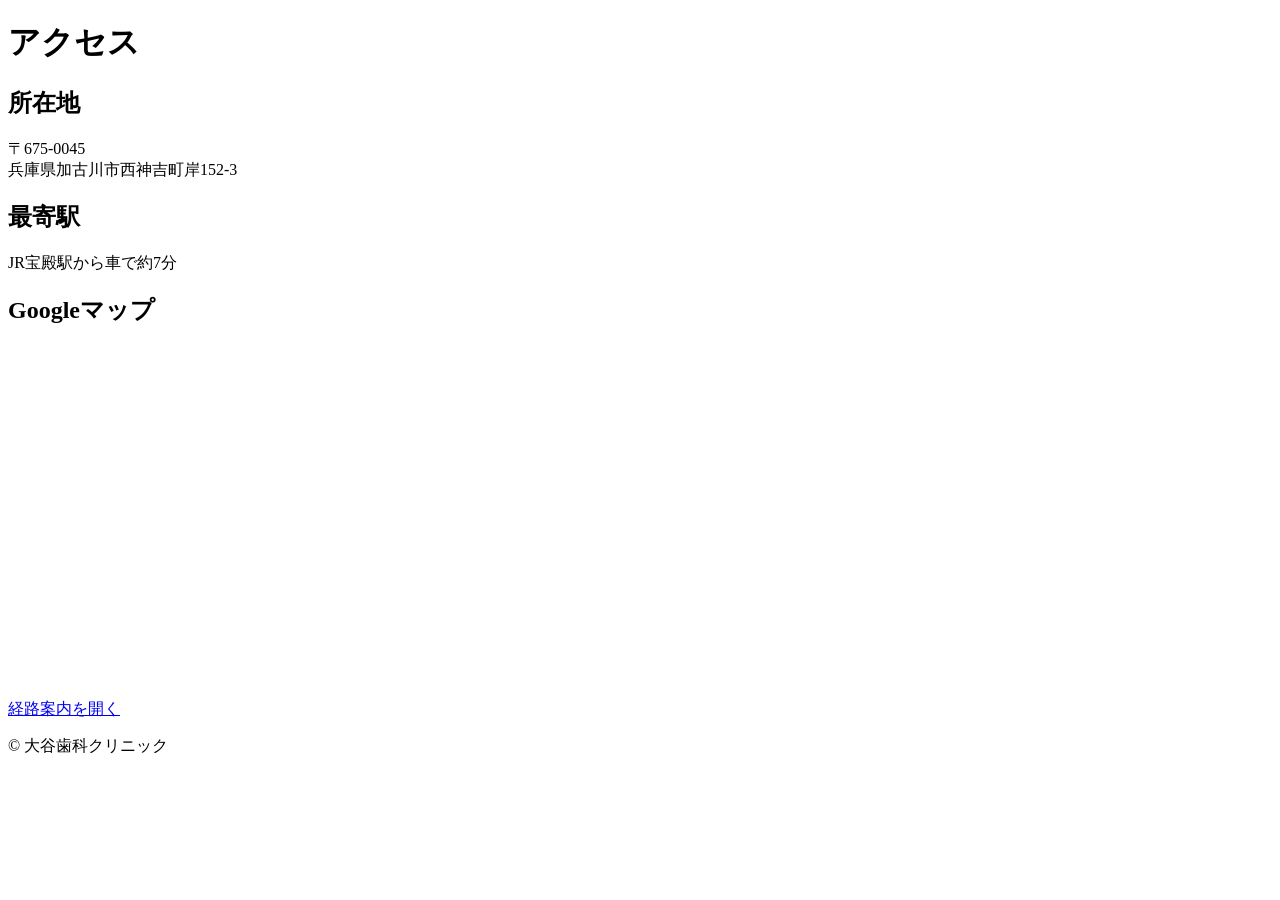
==== access.html @ 84fcdb18 "Rename access.html.md to access.html" ====
<!DOCTYPE html>  
<html lang="ja">  
<head>  
    <meta charset="UTF-8">  
    <title>アクセス｜大谷歯科クリニック</title>  
    <meta name="viewport" content="width=device-width, initial-scale=1">  
    <link rel="stylesheet" href="css/style.css">  
</head>  
  
<body>  
  
<header class="header">  
    <h1>アクセス</h1>  
</header>  
  
<section class="features">  
    <h2>所在地</h2>  
    <p>〒675-0045<br>兵庫県加古川市西神吉町岸152-3</p>  
  
    <h2>最寄駅</h2>  
    <p>JR宝殿駅から車で約7分</p>  
  
    <h2>Googleマップ</h2>  
    <div style="border-radius:20px; overflow:hidden;">  
        <iframe src="https://www.google.com/maps/embed?pb=..."  
            width="100%" height="350" style="border:0;" allowfullscreen loading="lazy"></iframe>  
    </div>  
  
    <a class="btn" href="https://www.google.com/maps/dir/?api=1&destination=兵庫県加古川市西神吉町岸152-3">  
        経路案内を開く  
    </a>  
</section>  
  
<footer class="footer">  
    <p>© 大谷歯科クリニック</p>  
</footer>  
  
</body>  
</html>
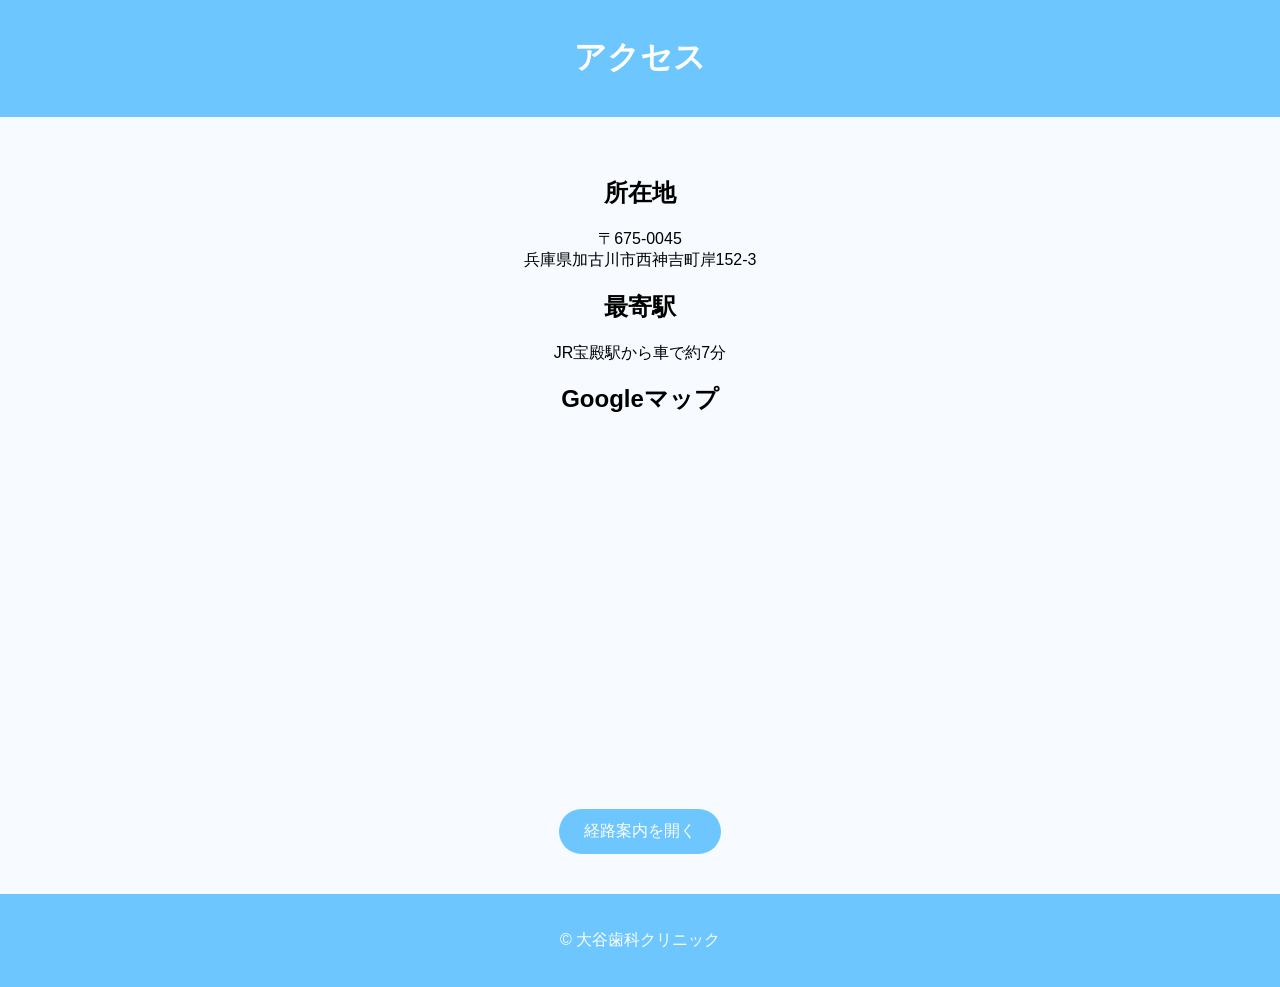
==== commit 55ea0233: "Fix stylesheet link in access.html" ====
--- a/access.html
+++ b/access.html
@@ -5,7 +5,7 @@
     <meta charset="UTF-8">  
     <title>アクセス｜大谷歯科クリニック</title>  
     <meta name="viewport" content="width=device-width, initial-scale=1">  
-    <link rel="stylesheet" href="css/style.css">  
+    <link rel="stylesheet" href="style.css">  
 </head>  
   
 <body>  
--- a/style.css
+++ b/style.css
@@ -0,0 +1,63 @@
+body {  
+    margin: 0;  
+    font-family: "Hiragino Sans", sans-serif;  
+    background: #F7FBFF;  
+}  
+  
+/* Header */  
+.header {  
+    background: #6EC6FF;  
+    padding: 15px;  
+    text-align: center;  
+    color: #fff;  
+}  
+.header nav a {  
+    margin: 0 10px;  
+    color: #fff;  
+    text-decoration: none;  
+}  
+  
+/* Hero */  
+.hero {  
+    text-align: center;  
+    padding: 60px 20px;  
+    background: #E8F6FF;  
+}  
+.hero h2 {  
+    font-size: 28px;  
+    color: #4A90E2;  
+}  
+.btn {  
+    display: inline-block;  
+    padding: 12px 25px;  
+    background: #6EC6FF;  
+    color: #fff;  
+    border-radius: 25px;  
+    text-decoration: none;  
+    margin-top: 20px;  
+}  
+  
+/* Features */  
+.features {  
+    text-align: center;  
+    padding: 40px 20px;  
+}  
+.feature-box {  
+    background: #fff;  
+    margin: 20px auto;  
+    padding: 20px;  
+    border-radius: 20px;  
+    max-width: 500px;  
+    box-shadow: 0 3px 10px rgba(0,0,0,0.05);  
+}  
+.feature-box img {  
+    width: 80px;  
+}  
+  
+/* Footer */  
+.footer {  
+    text-align: center;  
+    padding: 20px;  
+    background: #6EC6FF;  
+    color: #fff;  
+}  
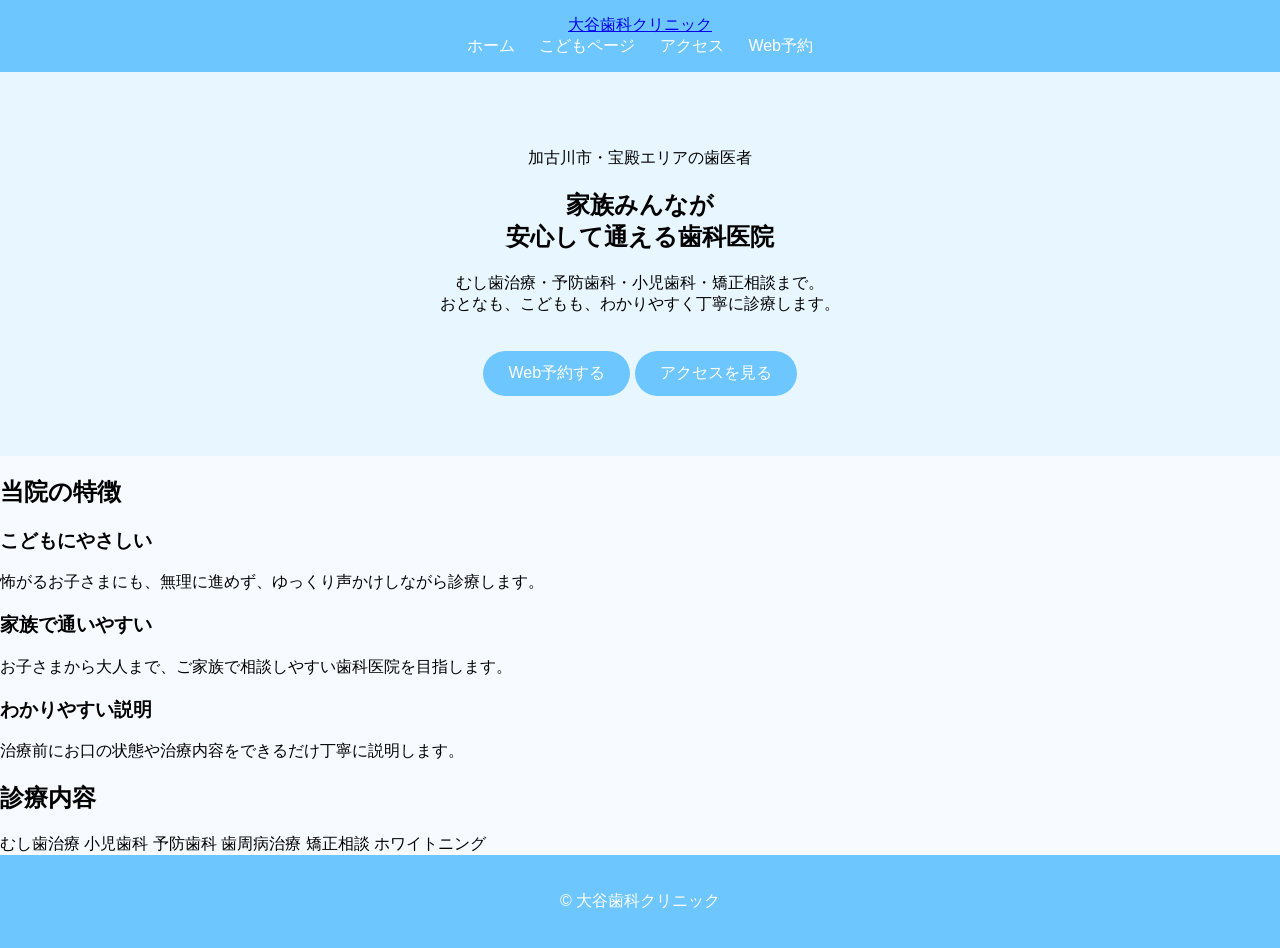
==== commit e361c7fa: "Update access.html" ====
--- a/access.html
+++ b/access.html
@@ -1,41 +1,70 @@
+<!DOCTYPE html>
+<html lang="ja">
+<head>
+  <meta charset="UTF-8">
+  <title>大谷歯科クリニック｜加古川市・宝殿の歯医者</title>
+  <meta name="viewport" content="width=device-width, initial-scale=1">
+  <link rel="stylesheet" href="style.css">
+</head>
+<body>
+
+<header class="header">
+  <a href="index.html" class="logo">大谷歯科クリニック</a>
+  <nav>
+    <a href="index.html">ホーム</a>
+    <a href="kids.html">こどもページ</a>
+    <a href="access.html">アクセス</a>
+    <a class="reserve" href="https://forms.gle/xxxx">Web予約</a>
+  </nav>
+</header>
+
+<section class="hero">
+  <div>
+    <p class="tag">加古川市・宝殿エリアの歯医者</p>
+    <h1>家族みんなが<br>安心して通える歯科医院</h1>
+    <p class="lead">
+      むし歯治療・予防歯科・小児歯科・矯正相談まで。<br>
+      おとなも、こどもも、わかりやすく丁寧に診療します。
+    </p>
+    <a class="btn" href="https://forms.gle/xxxx">Web予約する</a>
+    <a class="btn sub" href="access.html">アクセスを見る</a>
+  </div>
+</section>
+
+<section class="section">
+  <h2>当院の特徴</h2>
+  <div class="cards">
+    <div class="card">
+      <h3>こどもにやさしい</h3>
+      <p>怖がるお子さまにも、無理に進めず、ゆっくり声かけしながら診療します。</p>
+    </div>
+    <div class="card">
+      <h3>家族で通いやすい</h3>
+      <p>お子さまから大人まで、ご家族で相談しやすい歯科医院を目指します。</p>
+    </div>
+    <div class="card">
+      <h3>わかりやすい説明</h3>
+      <p>治療前にお口の状態や治療内容をできるだけ丁寧に説明します。</p>
+    </div>
+  </div>
+</section>
+
+<section class="section blue">
+  <h2>診療内容</h2>
+  <div class="menu">
+    <span>むし歯治療</span>
+    <span>小児歯科</span>
+    <span>予防歯科</span>
+    <span>歯周病治療</span>
+    <span>矯正相談</span>
+    <span>ホワイトニング</span>
+  </div>
+</section>
+
+<footer class="footer">
+  <p>© 大谷歯科クリニック</p>
+</footer>
+
+</body>
+</html>
   
-<!DOCTYPE html>  
-<html lang="ja">  
-<head>  
-    <meta charset="UTF-8">  
-    <title>アクセス｜大谷歯科クリニック</title>  
-    <meta name="viewport" content="width=device-width, initial-scale=1">  
-    <link rel="stylesheet" href="style.css">  
-</head>  
-  
-<body>  
-  
-<header class="header">  
-    <h1>アクセス</h1>  
-</header>  
-  
-<section class="features">  
-    <h2>所在地</h2>  
-    <p>〒675-0045<br>兵庫県加古川市西神吉町岸152-3</p>  
-  
-    <h2>最寄駅</h2>  
-    <p>JR宝殿駅から車で約7分</p>  
-  
-    <h2>Googleマップ</h2>  
-    <div style="border-radius:20px; overflow:hidden;">  
-        <iframe src="https://www.google.com/maps/embed?pb=..."  
-            width="100%" height="350" style="border:0;" allowfullscreen loading="lazy"></iframe>  
-    </div>  
-  
-    <a class="btn" href="https://www.google.com/maps/dir/?api=1&destination=兵庫県加古川市西神吉町岸152-3">  
-        経路案内を開く  
-    </a>  
-</section>  
-  
-<footer class="footer">  
-    <p>© 大谷歯科クリニック</p>  
-</footer>  
-  
-</body>  
-</html>  
-  
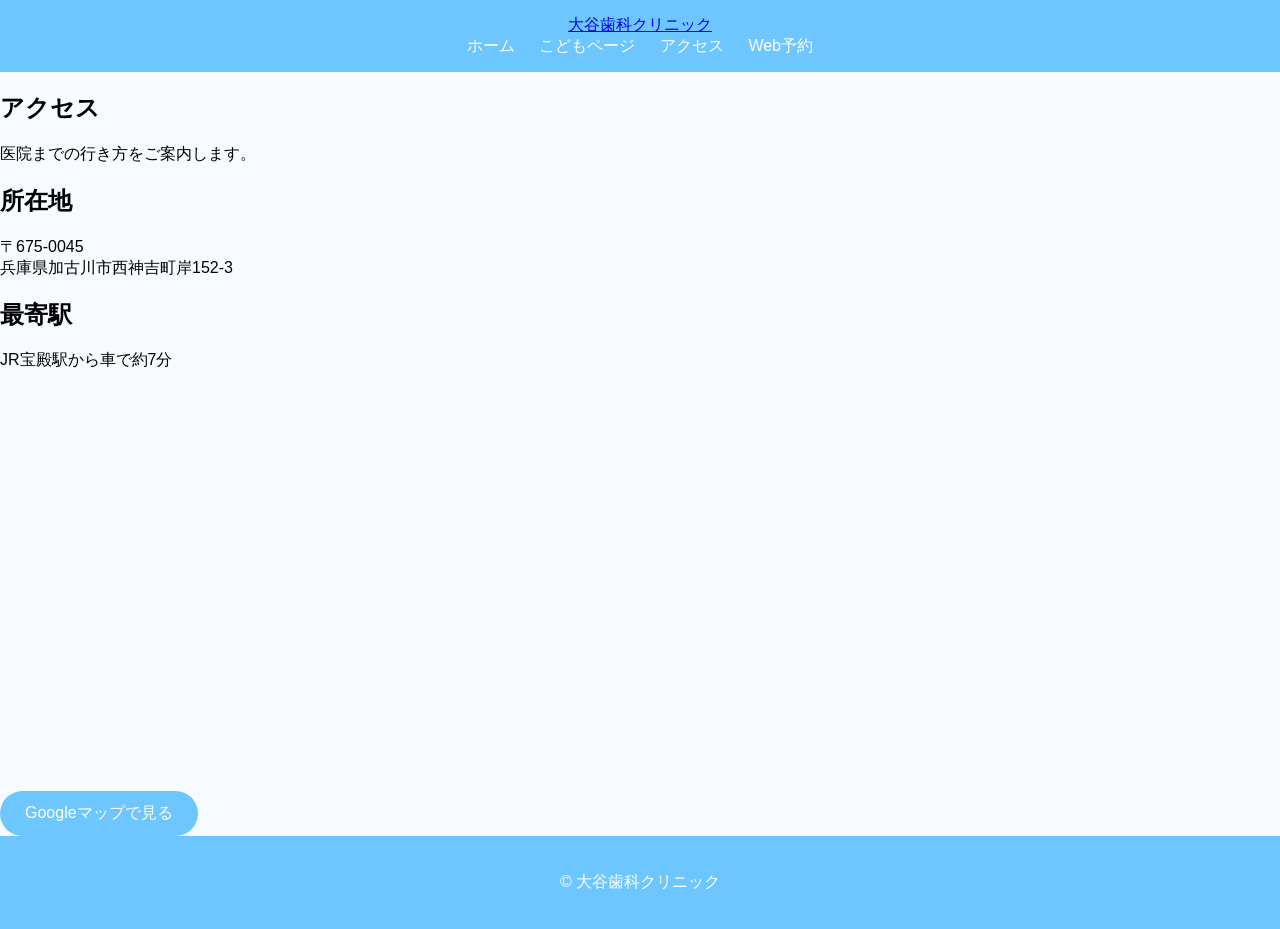
==== commit b7211e0f: "Update title and content for access page" ====
--- a/access.html
+++ b/access.html
@@ -2,7 +2,7 @@
 <html lang="ja">
 <head>
   <meta charset="UTF-8">
-  <title>大谷歯科クリニック｜加古川市・宝殿の歯医者</title>
+  <title>アクセス｜大谷歯科クリニック</title>
   <meta name="viewport" content="width=device-width, initial-scale=1">
   <link rel="stylesheet" href="style.css">
 </head>
@@ -18,47 +18,35 @@
   </nav>
 </header>
 
-<section class="hero">
-  <div>
-    <p class="tag">加古川市・宝殿エリアの歯医者</p>
-    <h1>家族みんなが<br>安心して通える歯科医院</h1>
-    <p class="lead">
-      むし歯治療・予防歯科・小児歯科・矯正相談まで。<br>
-      おとなも、こどもも、わかりやすく丁寧に診療します。
-    </p>
-    <a class="btn" href="https://forms.gle/xxxx">Web予約する</a>
-    <a class="btn sub" href="access.html">アクセスを見る</a>
-  </div>
+<section class="page-title">
+  <h1>アクセス</h1>
+  <p>医院までの行き方をご案内します。</p>
 </section>
 
 <section class="section">
-  <h2>当院の特徴</h2>
-  <div class="cards">
-    <div class="card">
-      <h3>こどもにやさしい</h3>
-      <p>怖がるお子さまにも、無理に進めず、ゆっくり声かけしながら診療します。</p>
-    </div>
-    <div class="card">
-      <h3>家族で通いやすい</h3>
-      <p>お子さまから大人まで、ご家族で相談しやすい歯科医院を目指します。</p>
-    </div>
-    <div class="card">
-      <h3>わかりやすい説明</h3>
-      <p>治療前にお口の状態や治療内容をできるだけ丁寧に説明します。</p>
-    </div>
+  <h2>所在地</h2>
+  <p class="large">
+    〒675-0045<br>
+    兵庫県加古川市西神吉町岸152-3
+  </p>
+
+  <h2>最寄駅</h2>
+  <p class="large">JR宝殿駅から車で約7分</p>
+
+  <div class="map">
+    <iframe
+      src="https://www.google.com/maps?q=大谷歯科クリニック%20兵庫県加古川市西神吉町岸152-3&output=embed"
+      width="100%"
+      height="380"
+      style="border:0;"
+      allowfullscreen=""
+      loading="lazy">
+    </iframe>
   </div>
-</section>
 
-<section class="section blue">
-  <h2>診療内容</h2>
-  <div class="menu">
-    <span>むし歯治療</span>
-    <span>小児歯科</span>
-    <span>予防歯科</span>
-    <span>歯周病治療</span>
-    <span>矯正相談</span>
-    <span>ホワイトニング</span>
-  </div>
+  <a class="btn" href="https://maps.app.goo.gl/LQCNE3HChzv1UQMRA?g_st=ic">
+    Googleマップで見る
+  </a>
 </section>
 
 <footer class="footer">
@@ -67,4 +55,3 @@
 
 </body>
 </html>
-  
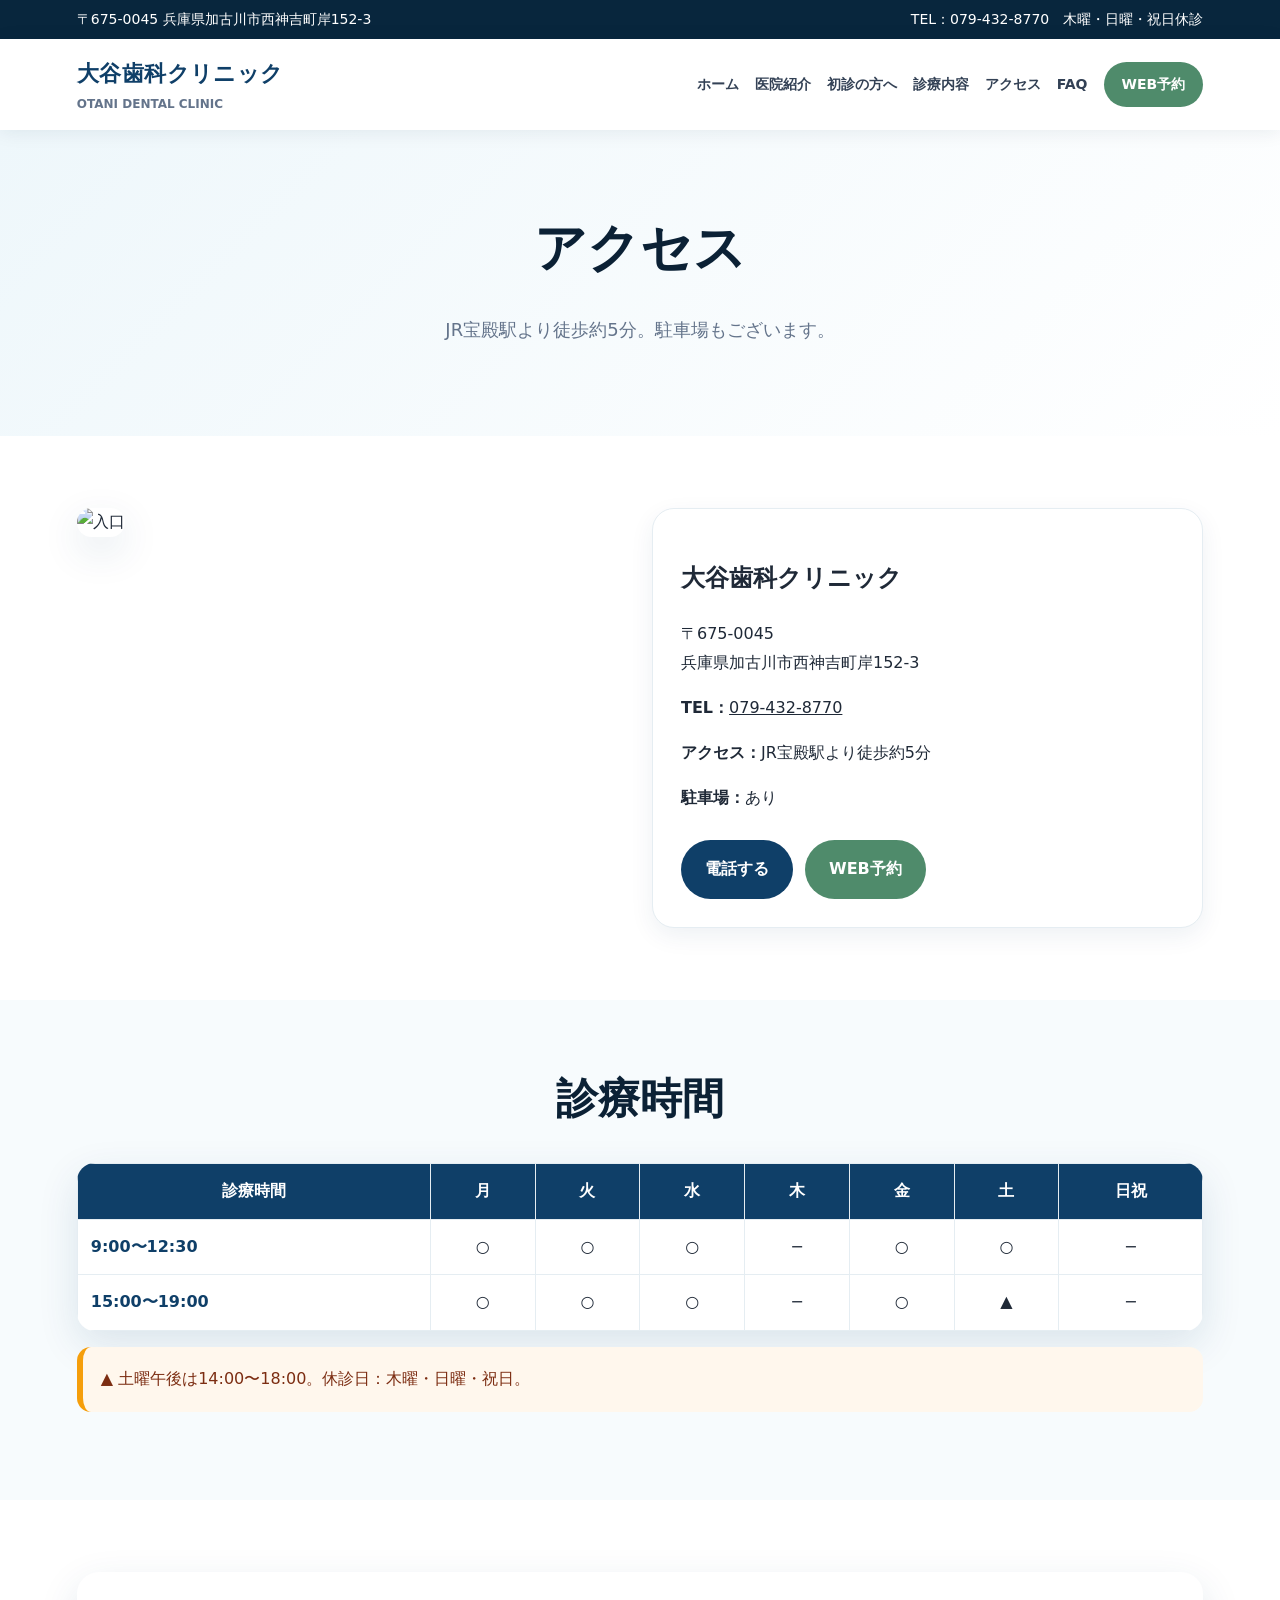
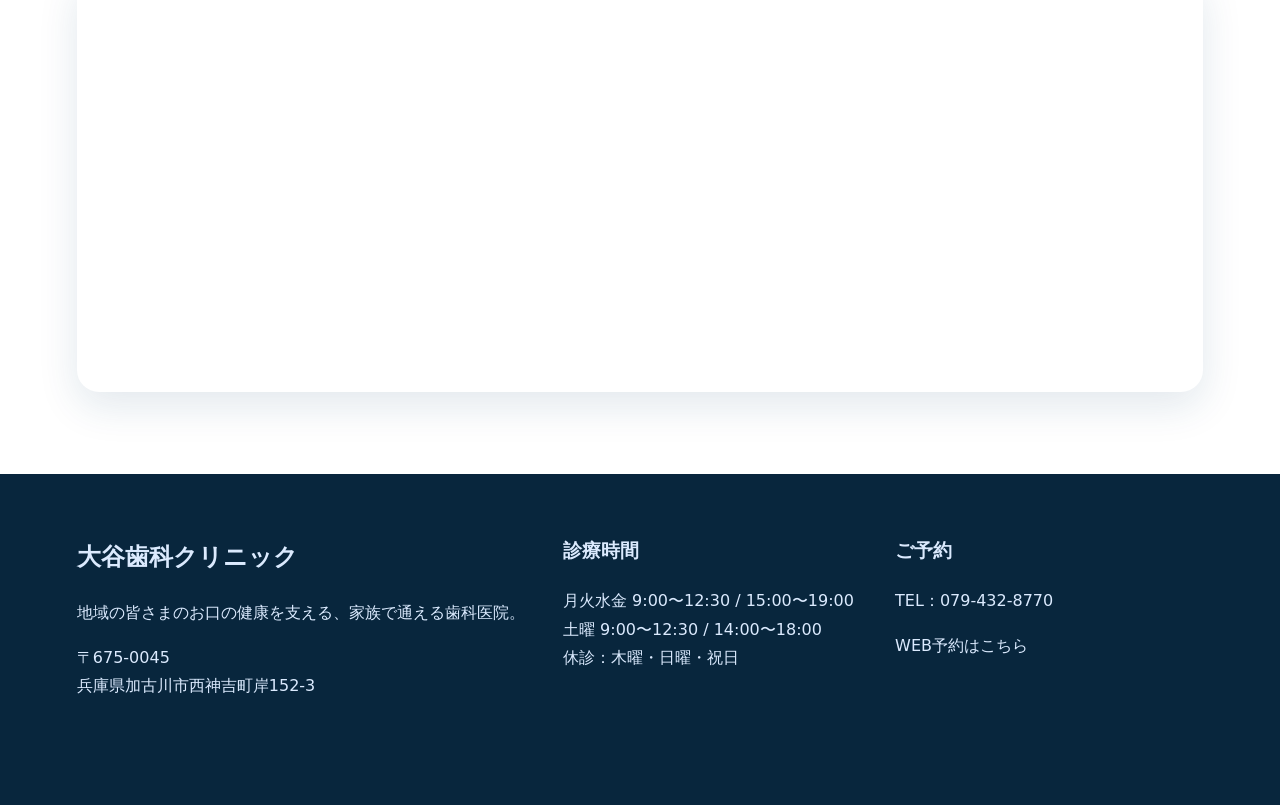
==== commit 2449af45: "Add files via upload" ====
--- a/access.html
+++ b/access.html
@@ -1,57 +1,20 @@
-<!DOCTYPE html>
-<html lang="ja">
-<head>
-  <meta charset="UTF-8">
-  <title>アクセス｜大谷歯科クリニック</title>
-  <meta name="viewport" content="width=device-width, initial-scale=1">
-  <link rel="stylesheet" href="style.css">
-</head>
-<body>
-
+<!DOCTYPE html><html lang="ja"><head><meta charset="UTF-8"><meta name="viewport" content="width=device-width, initial-scale=1"><title>access｜大谷歯科クリニック</title><meta name="description" content="大谷歯科クリニック｜加古川市・宝殿駅近くの歯科医院"><link rel="stylesheet" href="style.css"></head><body><div class="topbar"><span>〒675-0045 兵庫県加古川市西神吉町岸152-3</span><span>TEL：079-432-8770　木曜・日曜・祝日休診</span></div>
 <header class="header">
-  <a href="index.html" class="logo">大谷歯科クリニック</a>
+  <a class="logo" href="index.html">大谷歯科クリニック<small>OTANI DENTAL CLINIC</small></a>
   <nav>
     <a href="index.html">ホーム</a>
-    <a href="kids.html">こどもページ</a>
+    <a href="about.html">医院紹介</a>
+    <a href="first.html">初診の方へ</a>
+    <a href="treatment.html">診療内容</a>
     <a href="access.html">アクセス</a>
-    <a class="reserve" href="https://forms.gle/xxxx">Web予約</a>
+    <a href="faq.html">FAQ</a>
+    <a class="nav-btn" href="reservation.html">WEB予約</a>
   </nav>
-</header>
-
-<section class="page-title">
-  <h1>アクセス</h1>
-  <p>医院までの行き方をご案内します。</p>
-</section>
-
-<section class="section">
-  <h2>所在地</h2>
-  <p class="large">
-    〒675-0045<br>
-    兵庫県加古川市西神吉町岸152-3
-  </p>
-
-  <h2>最寄駅</h2>
-  <p class="large">JR宝殿駅から車で約7分</p>
-
-  <div class="map">
-    <iframe
-      src="https://www.google.com/maps?q=大谷歯科クリニック%20兵庫県加古川市西神吉町岸152-3&output=embed"
-      width="100%"
-      height="380"
-      style="border:0;"
-      allowfullscreen=""
-      loading="lazy">
-    </iframe>
+</header><main><section class="page-hero"><h1>アクセス</h1><p>JR宝殿駅より徒歩約5分。駐車場もございます。</p></section><section class="section"><div class="grid two"><div><img class="round-img" src="assets/img/entrance.jpg" alt="入口"></div><div class="card"><h2>大谷歯科クリニック</h2><p>〒675-0045<br>兵庫県加古川市西神吉町岸152-3</p><p><strong>TEL：</strong><a href="tel:0794328770">079-432-8770</a></p><p><strong>アクセス：</strong>JR宝殿駅より徒歩約5分</p><p><strong>駐車場：</strong>あり</p><div class="actions"><a class="btn primary" href="tel:0794328770">電話する</a><a class="btn green" href="reservation.html">WEB予約</a></div></div></div></section><section class="section alt"><div class="section-title"><h2>診療時間</h2></div><table class="time-table"><tr><th>診療時間</th><th>月</th><th>火</th><th>水</th><th>木</th><th>金</th><th>土</th><th>日祝</th></tr><tr><td>9:00〜12:30</td><td>○</td><td>○</td><td>○</td><td>−</td><td>○</td><td>○</td><td>−</td></tr><tr><td>15:00〜19:00</td><td>○</td><td>○</td><td>○</td><td>−</td><td>○</td><td>▲</td><td>−</td></tr></table><p class="notice">▲ 土曜午後は14:00〜18:00。休診日：木曜・日曜・祝日。</p></section><section class="section"><iframe class="map" src="https://www.google.com/maps?q=%E5%A4%A7%E8%B0%B7%E6%AD%AF%E7%A7%91%E3%82%AF%E3%83%AA%E3%83%8B%E3%83%83%E3%82%AF%20%E5%85%B5%E5%BA%AB%E7%9C%8C%E5%8A%A0%E5%8F%A4%E5%B7%9D%E5%B8%82%E8%A5%BF%E7%A5%9E%E5%90%89%E7%94%BA%E5%B2%B8152-3&output=embed" loading="lazy" allowfullscreen></iframe></section></main><div class="fixed-cta"><a href="tel:0794328770">電話する</a><a href="reservation.html">WEB予約</a></div>
+<footer class="footer">
+  <div class="footer-grid">
+    <div><h2>大谷歯科クリニック</h2><p>地域の皆さまのお口の健康を支える、家族で通える歯科医院。</p><p>〒675-0045<br>兵庫県加古川市西神吉町岸152-3</p></div>
+    <div><h3>診療時間</h3><p>月火水金 9:00〜12:30 / 15:00〜19:00<br>土曜 9:00〜12:30 / 14:00〜18:00<br>休診：木曜・日曜・祝日</p></div>
+    <div><h3>ご予約</h3><p><a href="tel:0794328770">TEL：079-432-8770</a></p><p><a href="reservation.html">WEB予約はこちら</a></p></div>
   </div>
-
-  <a class="btn" href="https://maps.app.goo.gl/LQCNE3HChzv1UQMRA?g_st=ic">
-    Googleマップで見る
-  </a>
-</section>
-
-<footer class="footer">
-  <p>© 大谷歯科クリニック</p>
-</footer>
-
-</body>
-</html>
+</footer></body></html>
--- a/style.css
+++ b/style.css
@@ -1,63 +1 @@
-body {  
-    margin: 0;  
-    font-family: "Hiragino Sans", sans-serif;  
-    background: #F7FBFF;  
-}  
-  
-/* Header */  
-.header {  
-    background: #6EC6FF;  
-    padding: 15px;  
-    text-align: center;  
-    color: #fff;  
-}  
-.header nav a {  
-    margin: 0 10px;  
-    color: #fff;  
-    text-decoration: none;  
-}  
-  
-/* Hero */  
-.hero {  
-    text-align: center;  
-    padding: 60px 20px;  
-    background: #E8F6FF;  
-}  
-.hero h2 {  
-    font-size: 28px;  
-    color: #4A90E2;  
-}  
-.btn {  
-    display: inline-block;  
-    padding: 12px 25px;  
-    background: #6EC6FF;  
-    color: #fff;  
-    border-radius: 25px;  
-    text-decoration: none;  
-    margin-top: 20px;  
-}  
-  
-/* Features */  
-.features {  
-    text-align: center;  
-    padding: 40px 20px;  
-}  
-.feature-box {  
-    background: #fff;  
-    margin: 20px auto;  
-    padding: 20px;  
-    border-radius: 20px;  
-    max-width: 500px;  
-    box-shadow: 0 3px 10px rgba(0,0,0,0.05);  
-}  
-.feature-box img {  
-    width: 80px;  
-}  
-  
-/* Footer */  
-.footer {  
-    text-align: center;  
-    padding: 20px;  
-    background: #6EC6FF;  
-    color: #fff;  
-}  
+:root{--navy:#0f3f68;--deep:#08263d;--green:#4f8b6b;--mint:#eef8f3;--sky:#eef7fb;--cream:#fffaf1;--text:#1f2937;--muted:#64748b;--line:#e5edf2;--shadow:0 14px 40px rgba(15,63,104,.12);--radius:22px}*{box-sizing:border-box}html{scroll-behavior:smooth}body{margin:0;font-family:"Hiragino Sans","Yu Gothic",system-ui,-apple-system,sans-serif;color:var(--text);background:#fff;line-height:1.8}a{color:inherit}.topbar{background:var(--deep);color:white;font-size:14px;padding:7px 6%;display:flex;justify-content:space-between;gap:16px;flex-wrap:wrap}.header{position:sticky;top:0;z-index:100;background:rgba(255,255,255,.96);backdrop-filter:blur(10px);box-shadow:0 2px 18px rgba(8,38,61,.08);display:flex;align-items:center;justify-content:space-between;padding:15px 6%}.logo{font-weight:900;text-decoration:none;color:var(--navy);font-size:22px;letter-spacing:.02em}.logo small{display:block;color:var(--muted);font-size:12px;font-weight:700;letter-spacing:0}nav{display:flex;align-items:center;gap:16px;flex-wrap:wrap}nav a{text-decoration:none;font-size:14px;font-weight:800;color:#334155}.nav-btn{background:var(--green);color:white!important;padding:10px 18px;border-radius:999px}.hero{display:grid;grid-template-columns:1.05fr .95fr;gap:46px;align-items:center;padding:70px 6% 60px;background:linear-gradient(135deg,var(--sky),#fff 52%,var(--mint))}.hero h1{font-size:clamp(34px,5vw,58px);line-height:1.28;margin:16px 0;color:#0b2135;letter-spacing:.02em}.lead{font-size:18px;color:#475569}.tag{display:inline-flex;gap:8px;align-items:center;background:white;color:var(--navy);border:1px solid var(--line);padding:8px 16px;border-radius:999px;font-weight:900;box-shadow:0 8px 24px rgba(15,63,104,.08)}.hero-card{background:white;border-radius:32px;box-shadow:var(--shadow);padding:18px}.hero-card img{width:100%;border-radius:24px;display:block;aspect-ratio:4/3;object-fit:cover}.photo-caption{font-size:13px;color:var(--muted);margin:10px 4px 0}.actions{display:flex;gap:12px;flex-wrap:wrap;margin-top:28px}.btn{display:inline-flex;align-items:center;justify-content:center;text-decoration:none;border-radius:999px;padding:13px 22px;font-weight:900;border:2px solid transparent}.btn.primary{background:var(--navy);color:#fff}.btn.green{background:var(--green);color:#fff}.btn.outline{background:#fff;color:var(--navy);border-color:var(--navy)}.section{padding:72px 6%}.section.alt{background:#f7fbfd}.section.mint{background:var(--mint)}.section-title{text-align:center;max-width:780px;margin:0 auto 36px}.section-title h2{font-size:clamp(28px,4vw,42px);line-height:1.3;color:#0b2135;margin:0 0 10px}.section-title p{color:var(--muted);margin:0}.grid{display:grid;gap:24px}.grid.three{grid-template-columns:repeat(3,1fr)}.grid.two{grid-template-columns:repeat(2,1fr)}.card{background:#fff;border:1px solid var(--line);border-radius:var(--radius);padding:28px;box-shadow:0 8px 24px rgba(15,63,104,.07)}.card h3{color:var(--navy);font-size:22px;margin:0 0 10px}.icon{width:46px;height:46px;border-radius:14px;background:var(--mint);color:var(--green);display:grid;place-items:center;font-weight:900;margin-bottom:14px}.feature-list{display:grid;grid-template-columns:repeat(3,1fr);gap:16px}.feature-list div{background:white;border:1px solid var(--line);border-radius:18px;padding:18px;font-weight:900;color:var(--navy);box-shadow:0 8px 22px rgba(15,63,104,.06)}.doctor{display:grid;grid-template-columns:.9fr 1.1fr;gap:36px;align-items:center;max-width:1060px;margin:auto}.doctor img,.round-img{width:100%;border-radius:28px;box-shadow:var(--shadow);object-fit:cover}.doctor h2{font-size:34px;color:#0b2135}.name{font-size:24px;font-weight:900;color:var(--navy)}.gallery{display:grid;grid-template-columns:repeat(4,1fr);gap:14px}.gallery figure{margin:0;position:relative;overflow:hidden;border-radius:18px;background:#ddd;box-shadow:0 8px 24px rgba(15,63,104,.08)}.gallery img{width:100%;height:210px;object-fit:cover;display:block;transition:.25s}.gallery figure:hover img{transform:scale(1.04)}.gallery figcaption{position:absolute;left:0;right:0;bottom:0;color:white;background:linear-gradient(transparent,rgba(0,0,0,.62));padding:34px 14px 12px;font-weight:900}.time-table{width:100%;border-collapse:collapse;background:#fff;border-radius:18px;overflow:hidden;box-shadow:var(--shadow)}.time-table th,.time-table td{border:1px solid var(--line);padding:13px;text-align:center}.time-table th{background:var(--navy);color:#fff}.time-table td:first-child{font-weight:900;color:var(--navy);text-align:left}.notice{background:#fff7ed;border-left:6px solid #f59e0b;padding:18px;border-radius:14px;color:#7c2d12}.page-hero{padding:72px 6%;background:linear-gradient(135deg,var(--sky),#fff);text-align:center}.page-hero h1{font-size:clamp(34px,5vw,52px);margin:0;color:#0b2135}.page-hero p{color:var(--muted);font-size:18px}.map{border:0;width:100%;height:420px;border-radius:22px;box-shadow:var(--shadow)}.fixed-cta{position:fixed;left:0;right:0;bottom:0;z-index:200;background:rgba(255,255,255,.96);box-shadow:0 -4px 18px rgba(8,38,61,.12);display:none;grid-template-columns:1fr 1fr}.fixed-cta a{text-align:center;text-decoration:none;padding:13px 6px;font-weight:900}.fixed-cta a:first-child{background:var(--navy);color:white}.fixed-cta a:last-child{background:var(--green);color:white}.footer{background:var(--deep);color:#dbeafe;padding:42px 6% 88px}.footer-grid{display:grid;grid-template-columns:1.2fr .8fr .8fr;gap:24px}.footer a{color:#dbeafe;text-decoration:none}.form-frame{width:100%;min-height:900px;border:0;border-radius:22px;background:white;box-shadow:var(--shadow)}.timeline{max-width:900px;margin:auto;display:grid;gap:18px}.step{display:grid;grid-template-columns:72px 1fr;gap:18px;align-items:start}.num{background:var(--navy);color:white;border-radius:18px;padding:16px;font-weight:900;text-align:center}.faq{max-width:900px;margin:auto}.faq details{background:white;border:1px solid var(--line);border-radius:18px;margin:12px 0;padding:18px 22px}.faq summary{font-weight:900;color:var(--navy);cursor:pointer}.treatment-card{display:flex;gap:16px;align-items:flex-start}@media(max-width:900px){.hero,.doctor,.grid.two,.grid.three,.footer-grid{grid-template-columns:1fr}.feature-list{grid-template-columns:1fr 1fr}.gallery{grid-template-columns:1fr 1fr}.header{display:block;text-align:center}.logo small{display:none}nav{justify-content:center;margin-top:10px;gap:10px}nav a{font-size:13px}.fixed-cta{display:grid}.topbar{display:none}}@media(max-width:560px){.hero,.section,.page-hero{padding-left:5%;padding-right:5%}.feature-list,.gallery{grid-template-columns:1fr}.gallery img{height:230px}.actions .btn{width:100%}.card{padding:22px}.time-table th,.time-table td{padding:9px;font-size:13px}.step{grid-template-columns:1fr}.num{width:72px}.footer{padding-bottom:90px}}
